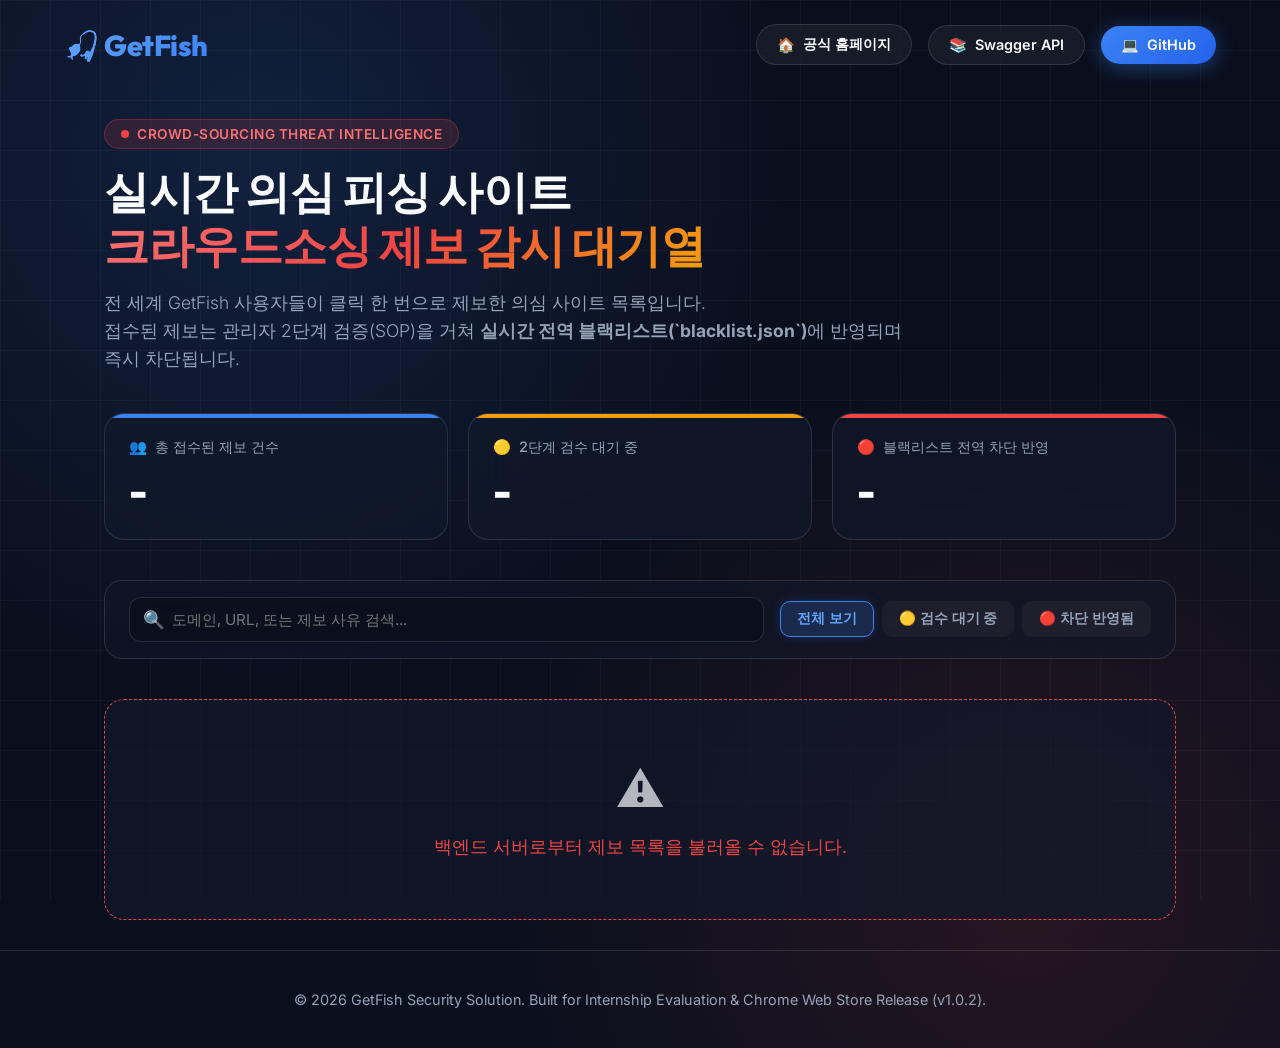
==== backend/static/reports.html @ d34488e0 "feat: upgrade to v1.0.2 and build Glassmorphism reports dashboard (/reports)" ====
<!DOCTYPE html>
<html lang="ko">

<head>
  <meta charset="UTF-8">
  <meta name="viewport" content="width=device-width, initial-scale=1.0">
  <title>GetFish | 실시간 의심 피싱 사이트 제보 대기열 (Threat Intelligence Queue)</title>
  <link rel="preconnect" href="https://fonts.googleapis.com">
  <link rel="preconnect" href="https://fonts.gstatic.com" crossorigin>
  <link
    href="https://fonts.googleapis.com/css2?family=Outfit:wght@400;600;700;800&family=Inter:wght@300;400;500;600;700&display=swap"
    rel="stylesheet">
  <style>
    :root {
      --bg-dark: #0A0F1D;
      --bg-card: rgba(18, 25, 43, 0.65);
      --border-color: rgba(255, 255, 255, 0.12);
      --primary: #3B82F6;
      --primary-glow: rgba(59, 130, 246, 0.4);
      --accent-red: #EF4444;
      --accent-red-glow: rgba(239, 68, 68, 0.4);
      --accent-yellow: #F59E0B;
      --accent-yellow-glow: rgba(245, 158, 11, 0.4);
      --accent-green: #10B981;
      --accent-green-glow: rgba(16, 185, 129, 0.4);
      --text-main: #F8FAFC;
      --text-muted: #94A3B8;
    }

    * {
      box-sizing: border-box;
      margin: 0;
      padding: 0;
    }

    body {
      background-color: var(--bg-dark);
      color: var(--text-main);
      font-family: 'Inter', sans-serif;
      min-height: 100vh;
      overflow-x: hidden;
      background-image:
        radial-gradient(circle at 20% 15%, rgba(59, 130, 246, 0.15) 0%, transparent 40%),
        radial-gradient(circle at 80% 85%, rgba(239, 68, 68, 0.12) 0%, transparent 40%),
        linear-gradient(to bottom, transparent, rgba(10, 15, 29, 0.9));
      display: flex;
      flex-direction: column;
    }

    .bg-grid {
      position: absolute;
      top: 0;
      left: 0;
      width: 100%;
      height: 100%;
      background-size: 50px 50px;
      background-image:
        linear-gradient(to right, rgba(255, 255, 255, 0.03) 1px, transparent 1px),
        linear-gradient(to bottom, rgba(255, 255, 255, 0.03) 1px, transparent 1px);
      z-index: -1;
    }

    header {
      display: flex;
      justify-content: space-between;
      align-items: center;
      padding: 24px 5%;
      max-width: 1300px;
      margin: 0 auto;
      width: 100%;
    }

    .logo {
      display: flex;
      align-items: center;
      gap: 12px;
      font-family: 'Outfit', sans-serif;
      font-size: 1.8rem;
      font-weight: 800;
      letter-spacing: -0.5px;
      text-decoration: none;
      color: var(--text-main);
    }

    .logo span {
      background: linear-gradient(135deg, #60A5FA, #3B82F6);
      -webkit-background-clip: text;
      -webkit-text-fill-color: transparent;
    }

    .nav-links {
      display: flex;
      gap: 16px;
      align-items: center;
    }

    .nav-btn {
      padding: 10px 20px;
      border-radius: 99px;
      font-weight: 600;
      font-size: 0.9rem;
      text-decoration: none;
      transition: all 0.3s ease;
      display: inline-flex;
      align-items: center;
      gap: 8px;
    }

    .btn-outline {
      border: 1px solid var(--border-color);
      color: var(--text-main);
      background: rgba(255, 255, 255, 0.05);
      backdrop-filter: blur(10px);
    }

    .btn-outline:hover {
      background: rgba(255, 255, 255, 0.1);
      border-color: rgba(255, 255, 255, 0.3);
      transform: translateY(-2px);
    }

    .btn-primary {
      background: linear-gradient(135deg, #3B82F6, #2563EB);
      color: white;
      box-shadow: 0 4px 20px var(--primary-glow);
    }

    .btn-primary:hover {
      transform: translateY(-2px);
      box-shadow: 0 6px 25px var(--primary-glow);
    }

    main {
      flex: 1;
      max-width: 1200px;
      margin: 30px auto;
      padding: 0 5%;
      width: 100%;
      display: flex;
      flex-direction: column;
      gap: 40px;
    }

    /* Hero Banner */
    .dashboard-hero {
      display: flex;
      flex-direction: column;
      gap: 16px;
      text-align: left;
    }

    .badge-tag {
      align-self: flex-start;
      padding: 6px 16px;
      border-radius: 99px;
      background: rgba(239, 68, 68, 0.15);
      border: 1px solid rgba(239, 68, 68, 0.3);
      color: #F87171;
      font-size: 0.85rem;
      font-weight: 600;
      letter-spacing: 0.5px;
      text-transform: uppercase;
      display: flex;
      align-items: center;
      gap: 8px;
    }

    h1 {
      font-family: 'Outfit', sans-serif;
      font-size: 2.8rem;
      font-weight: 800;
      line-height: 1.2;
      letter-spacing: -0.5px;
    }

    h1 .gradient-text {
      background: linear-gradient(135deg, #F87171 0%, #EF4444 50%, #F59E0B 100%);
      -webkit-background-clip: text;
      -webkit-text-fill-color: transparent;
    }

    .hero-desc {
      font-size: 1.1rem;
      color: var(--text-muted);
      line-height: 1.6;
      max-width: 800px;
      font-weight: 300;
    }

    /* Stats Cards */
    .stats-grid {
      display: grid;
      grid-template-columns: repeat(auto-fit, minmax(240px, 1fr));
      gap: 20px;
      width: 100%;
    }

    .stat-card {
      background: var(--bg-card);
      border: 1px solid var(--border-color);
      backdrop-filter: blur(20px);
      border-radius: 20px;
      padding: 24px;
      display: flex;
      flex-direction: column;
      gap: 8px;
      position: relative;
      overflow: hidden;
      transition: transform 0.3s ease;
    }

    .stat-card:hover {
      transform: translateY(-4px);
    }

    .stat-card::before {
      content: '';
      position: absolute;
      top: 0;
      left: 0;
      width: 100%;
      height: 4px;
    }

    .stat-card.blue::before { background: var(--primary); }
    .stat-card.yellow::before { background: var(--accent-yellow); }
    .stat-card.red::before { background: var(--accent-red); }

    .stat-title {
      font-size: 0.9rem;
      color: var(--text-muted);
      font-weight: 500;
      display: flex;
      align-items: center;
      gap: 8px;
    }

    .stat-number {
      font-family: 'Outfit', sans-serif;
      font-size: 2.5rem;
      font-weight: 800;
      color: var(--text-main);
    }

    /* Controls Bar: Search & Filter */
    .controls-bar {
      display: flex;
      justify-content: space-between;
      align-items: center;
      gap: 16px;
      flex-wrap: wrap;
      background: rgba(18, 25, 43, 0.45);
      border: 1px solid var(--border-color);
      border-radius: 18px;
      padding: 16px 24px;
      backdrop-filter: blur(16px);
    }

    .search-box {
      flex: 1;
      min-width: 260px;
      position: relative;
      display: flex;
      align-items: center;
    }

    .search-input {
      width: 100%;
      background: rgba(10, 15, 29, 0.8);
      border: 1px solid var(--border-color);
      border-radius: 12px;
      padding: 12px 16px 12px 42px;
      font-size: 0.95rem;
      color: white;
      font-family: 'Inter', sans-serif;
      transition: all 0.3s ease;
    }

    .search-input:focus {
      outline: none;
      border-color: var(--primary);
      box-shadow: 0 0 0 3px rgba(59, 130, 246, 0.2);
    }

    .search-icon {
      position: absolute;
      left: 14px;
      color: var(--text-muted);
      font-size: 1.1rem;
      pointer-events: none;
    }

    .filter-tabs {
      display: flex;
      gap: 8px;
      flex-wrap: wrap;
    }

    .tab-btn {
      padding: 8px 16px;
      border-radius: 10px;
      border: 1px solid transparent;
      background: rgba(255, 255, 255, 0.04);
      color: var(--text-muted);
      font-size: 0.85rem;
      font-weight: 600;
      cursor: pointer;
      transition: all 0.2s ease;
    }

    .tab-btn:hover {
      background: rgba(255, 255, 255, 0.08);
      color: var(--text-main);
    }

    .tab-btn.active {
      background: rgba(59, 130, 246, 0.2);
      border-color: var(--primary);
      color: #60A5FA;
      box-shadow: 0 0 12px rgba(59, 130, 246, 0.2);
    }

    /* Reports List Section */
    .reports-container {
      display: flex;
      flex-direction: column;
      gap: 16px;
    }

    .report-card {
      background: var(--bg-card);
      border: 1px solid var(--border-color);
      border-radius: 18px;
      padding: 24px;
      display: grid;
      grid-template-columns: 1fr auto;
      gap: 20px;
      align-items: center;
      transition: all 0.3s ease;
      animation: fadeIn 0.4s ease;
    }

    .report-card:hover {
      border-color: rgba(255, 255, 255, 0.25);
      transform: translateX(4px);
      box-shadow: 0 10px 30px rgba(0, 0, 0, 0.3);
    }

    .report-info {
      display: flex;
      flex-direction: column;
      gap: 10px;
    }

    .report-header-row {
      display: flex;
      align-items: center;
      gap: 12px;
      flex-wrap: wrap;
    }

    .domain-name {
      font-family: 'Outfit', sans-serif;
      font-size: 1.35rem;
      font-weight: 700;
      color: var(--text-main);
      letter-spacing: -0.3px;
    }

    .btn-copy {
      background: rgba(255, 255, 255, 0.08);
      border: 1px solid rgba(255, 255, 255, 0.15);
      color: var(--text-muted);
      font-size: 0.75rem;
      padding: 3px 10px;
      border-radius: 6px;
      cursor: pointer;
      transition: all 0.2s ease;
    }

    .btn-copy:hover {
      background: rgba(255, 255, 255, 0.15);
      color: white;
    }

    .report-url {
      font-size: 0.85rem;
      color: var(--text-muted);
      word-break: break-all;
      background: rgba(10, 15, 29, 0.5);
      padding: 6px 12px;
      border-radius: 8px;
      border: 1px solid rgba(255, 255, 255, 0.05);
      display: inline-block;
      max-width: fit-content;
    }

    .report-meta {
      display: flex;
      align-items: center;
      gap: 16px;
      font-size: 0.85rem;
      color: #64748B;
      flex-wrap: wrap;
    }

    .meta-item {
      display: flex;
      align-items: center;
      gap: 6px;
    }

    /* Status Badges */
    .status-badge {
      padding: 8px 16px;
      border-radius: 99px;
      font-size: 0.85rem;
      font-weight: 700;
      display: flex;
      align-items: center;
      gap: 8px;
      white-space: nowrap;
      height: fit-content;
    }

    .status-pending {
      background: rgba(245, 158, 11, 0.15);
      border: 1px solid rgba(245, 158, 11, 0.4);
      color: #FBBF24;
      box-shadow: 0 0 15px rgba(245, 158, 11, 0.15);
    }

    .status-blocked {
      background: rgba(239, 68, 68, 0.15);
      border: 1px solid rgba(239, 68, 68, 0.4);
      color: #F87171;
      box-shadow: 0 0 15px rgba(239, 68, 68, 0.15);
    }

    .pulse-dot {
      width: 8px;
      height: 8px;
      border-radius: 50%;
      display: inline-block;
    }

    .status-pending .pulse-dot { background: #FBBF24; animation: pulse 1.5s infinite; }
    .status-blocked .pulse-dot { background: #EF4444; }

    @keyframes pulse {
      0% { transform: scale(0.95); opacity: 0.8; }
      50% { transform: scale(1.3); opacity: 1; }
      100% { transform: scale(0.95); opacity: 0.8; }
    }

    /* Empty State */
    .empty-state {
      background: var(--bg-card);
      border: 1px dashed var(--border-color);
      border-radius: 20px;
      padding: 60px 20px;
      text-align: center;
      display: flex;
      flex-direction: column;
      align-items: center;
      gap: 16px;
    }

    .empty-icon {
      font-size: 3rem;
      opacity: 0.7;
    }

    .empty-text {
      font-size: 1.1rem;
      color: var(--text-muted);
    }

    @keyframes fadeIn {
      from { opacity: 0; transform: translateY(8px); }
      to { opacity: 1; transform: translateY(0); }
    }

    footer {
      text-align: center;
      padding: 40px 5%;
      color: var(--text-muted);
      font-size: 0.9rem;
      border-top: 1px solid var(--border-color);
      margin-top: auto;
    }

    @media (max-width: 768px) {
      h1 { font-size: 2.1rem; }
      .report-card { grid-template-columns: 1fr; }
      .status-badge { align-self: flex-start; }
    }
  </style>
</head>

<body>
  <div class="bg-grid"></div>

  <header>
    <a href="/" class="logo">
      <span>🎣 GetFish</span>
    </a>
    <div class="nav-links">
      <a href="/" class="nav-btn btn-outline">
        <span>🏠</span> 공식 홈페이지
      </a>
      <a href="/docs" class="nav-btn btn-outline" target="_blank">
        <span>📚</span> Swagger API
      </a>
      <a href="https://github.com/Euing-doBetter/GetFish" class="nav-btn btn-primary" target="_blank">
        <span>💻</span> GitHub
      </a>
    </div>
  </header>

  <main>
    <section class="dashboard-hero">
      <span class="badge-tag"><span class="pulse-dot" style="background:#EF4444;"></span> CROWD-SOURCING THREAT INTELLIGENCE</span>
      <h1>
        실시간 의심 피싱 사이트<br>
        <span class="gradient-text">크라우드소싱 제보 감시 대기열</span>
      </h1>
      <p class="hero-desc">
        전 세계 GetFish 사용자들이 클릭 한 번으로 제보한 의심 사이트 목록입니다. <br>
        접수된 제보는 관리자 2단계 검증(SOP)을 거쳐 <strong>실시간 전역 블랙리스트(`blacklist.json`)</strong>에 반영되며 즉시 차단됩니다.
      </p>
    </section>

    <section class="stats-grid">
      <div class="stat-card blue">
        <div class="stat-title"><span>👥</span> 총 접수된 제보 건수</div>
        <div class="stat-number" id="count-total">-</div>
      </div>
      <div class="stat-card yellow">
        <div class="stat-title"><span>🟡</span> 2단계 검수 대기 중</div>
        <div class="stat-number" id="count-pending">-</div>
      </div>
      <div class="stat-card red">
        <div class="stat-title"><span>🔴</span> 블랙리스트 전역 차단 반영</div>
        <div class="stat-number" id="count-blocked">-</div>
      </div>
    </section>

    <section class="controls-bar">
      <div class="search-box">
        <span class="search-icon">🔍</span>
        <input type="text" id="search-input" class="search-input" placeholder="도메인, URL, 또는 제보 사유 검색...">
      </div>
      <div class="filter-tabs">
        <button class="tab-btn active" data-filter="all">전체 보기</button>
        <button class="tab-btn" data-filter="pending_verification">🟡 검수 대기 중</button>
        <button class="tab-btn" data-filter="blocked">🔴 차단 반영됨</button>
      </div>
    </section>

    <section id="reports-list" class="reports-container">
      <div class="empty-state">
        <span class="empty-icon">⏳</span>
        <span class="empty-text">실시간 제보 데이터를 불러오는 중입니다...</span>
      </div>
    </section>
  </main>

  <footer>
    <p>© 2026 GetFish Security Solution. Built for Internship Evaluation & Chrome Web Store Release (v1.0.2).</p>
  </footer>

  <script>
    let allReports = [];
    let currentFilter = 'all';
    let currentSearch = '';

    // Fetch live reports and statistics
    async function loadReports() {
      try {
        const res = await fetch('/api/reports');
        if (res.ok) {
          allReports = await res.json();
          // Sort descending by timestamp (newest first)
          allReports.sort((a, b) => new Date(b.timestamp || 0) - new Date(a.timestamp || 0));
          updateCounters();
          renderReports();
        } else {
          showError('백엔드 서버로부터 제보 목록을 불러올 수 없습니다.');
        }
      } catch (e) {
        showError('서버 연결 실패. 네트워크 상태를 확인해주세요.');
      }
    }

    function updateCounters() {
      const total = allReports.length;
      const pending = allReports.filter(r => !r.status || r.status === 'pending_verification').length;
      const blocked = allReports.filter(r => r.status === 'blocked' || r.status === 'verified').length;

      document.getElementById('count-total').textContent = total + '건';
      document.getElementById('count-pending').textContent = pending + '건';
      document.getElementById('count-blocked').textContent = blocked + '건';
    }

    function renderReports() {
      const container = document.getElementById('reports-list');
      
      const filtered = allReports.filter(report => {
        const matchesFilter = 
          currentFilter === 'all' || 
          (currentFilter === 'pending_verification' && (!report.status || report.status === 'pending_verification')) ||
          (currentFilter === 'blocked' && (report.status === 'blocked' || report.status === 'verified'));

        const q = currentSearch.toLowerCase();
        const matchesSearch = !q || 
          (report.domain && report.domain.toLowerCase().includes(q)) ||
          (report.url && report.url.toLowerCase().includes(q)) ||
          (report.reason && report.reason.toLowerCase().includes(q));

        return matchesFilter && matchesSearch;
      });

      if (filtered.length === 0) {
        container.innerHTML = `
          <div class="empty-state">
            <span class="empty-icon">📂</span>
            <span class="empty-text">${allReports.length === 0 ? '현재 접수된 제보 대기열이 없습니다.' : '검색 조건에 일치하는 제보 내역이 없습니다.'}</span>
          </div>
        `;
        return;
      }

      container.innerHTML = filtered.map(report => {
        const isBlocked = report.status === 'blocked' || report.status === 'verified';
        const statusText = isBlocked ? '🔴 전역 차단 완료' : '🟡 2단계 검수 대기 중';
        const statusClass = isBlocked ? 'status-blocked' : 'status-pending';
        const formattedDate = formatDate(report.timestamp);

        return `
          <div class="report-card">
            <div class="report-info">
              <div class="report-header-row">
                <span class="domain-name">${escapeHtml(report.domain || '알 수 없는 도메인')}</span>
                <button class="btn-copy" onclick="copyText('${escapeHtml(report.domain || '')}')">복사</button>
              </div>
              <div class="report-url">🔗 ${escapeHtml(report.url || '')}</div>
              <div class="report-meta">
                <span class="meta-item">💬 <strong>사유:</strong> ${escapeHtml(report.reason || '사용자 의심 제보')}</span>
                <span>•</span>
                <span class="meta-item">⏰ <strong>접수일시:</strong> ${formattedDate}</span>
              </div>
            </div>
            <div class="status-badge ${statusClass}">
              <span class="pulse-dot"></span>
              <span>${statusText}</span>
            </div>
          </div>
        `;
      }).join('');
    }

    function formatDate(isoStr) {
      if (!isoStr) return '날짜 정보 없음';
      try {
        const date = new Date(isoStr);
        if (isNaN(date.getTime())) return isoStr;
        
        const now = new Date();
        const diffMin = Math.floor((now - date) / (1000 * 60));
        
        let relative = '';
        if (diffMin < 1) relative = '방금 전';
        else if (diffMin < 60) relative = `${diffMin}분 전`;
        else if (diffMin < 1440) relative = `${Math.floor(diffMin / 60)}시간 전`;
        else relative = `${Math.floor(diffMin / 1440)}일 전`;

        return `${date.getFullYear()}.${String(date.getMonth()+1).padStart(2,'0')}.${String(date.getDate()).padStart(2,'0')} ${String(date.getHours()).padStart(2,'0')}:${String(date.getMinutes()).padStart(2,'0')} (${relative})`;
      } catch (e) {
        return isoStr;
      }
    }

    function escapeHtml(str) {
      if (!str) return '';
      return str.replace(/&/g, "&amp;").replace(/</g, "&lt;").replace(/>/g, "&gt;").replace(/"/g, "&quot;").replace(/'/g, "&#039;");
    }

    function copyText(text) {
      if (!text) return;
      navigator.clipboard.writeText(text).then(() => {
        alert(`도메인 '${text}' 가 클립보드에 복사되었습니다!`);
      });
    }

    function showError(msg) {
      document.getElementById('reports-list').innerHTML = `
        <div class="empty-state" style="border-color: var(--accent-red);">
          <span class="empty-icon">⚠️</span>
          <span class="empty-text" style="color: var(--accent-red);">${msg}</span>
        </div>
      `;
    }

    // Event Listeners
    document.getElementById('search-input').addEventListener('input', (e) => {
      currentSearch = e.target.value.trim();
      renderReports();
    });

    document.querySelectorAll('.tab-btn').forEach(btn => {
      btn.addEventListener('click', (e) => {
        document.querySelectorAll('.tab-btn').forEach(b => b.classList.remove('active'));
        e.target.classList.add('active');
        currentFilter = e.target.getAttribute('data-filter');
        renderReports();
      });
    });

    loadReports();
    // Auto refresh every 30 seconds
    setInterval(loadReports, 30000);
  </script>
</body>

</html>
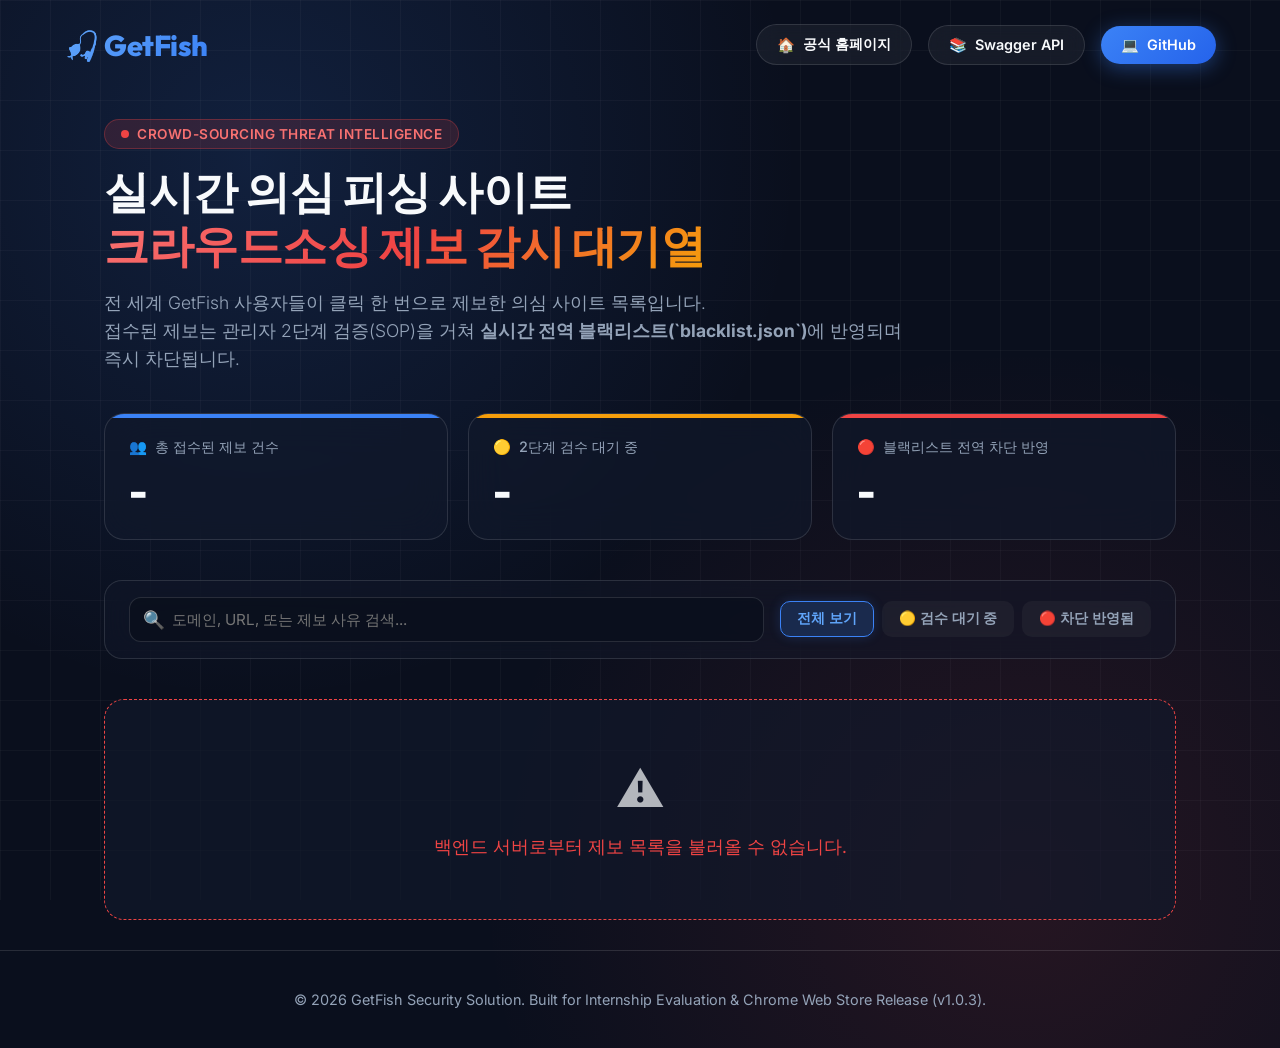
==== commit 8892d39b: "release: v1.0.3 with expanded government & PASS identity verification whitelist" ====
--- a/backend/static/reports.html
+++ b/backend/static/reports.html
@@ -567,7 +567,7 @@
   </main>
 
   <footer>
-    <p>© 2026 GetFish Security Solution. Built for Internship Evaluation & Chrome Web Store Release (v1.0.2).</p>
+    <p>© 2026 GetFish Security Solution. Built for Internship Evaluation & Chrome Web Store Release (v1.0.3).</p>
   </footer>
 
   <script>
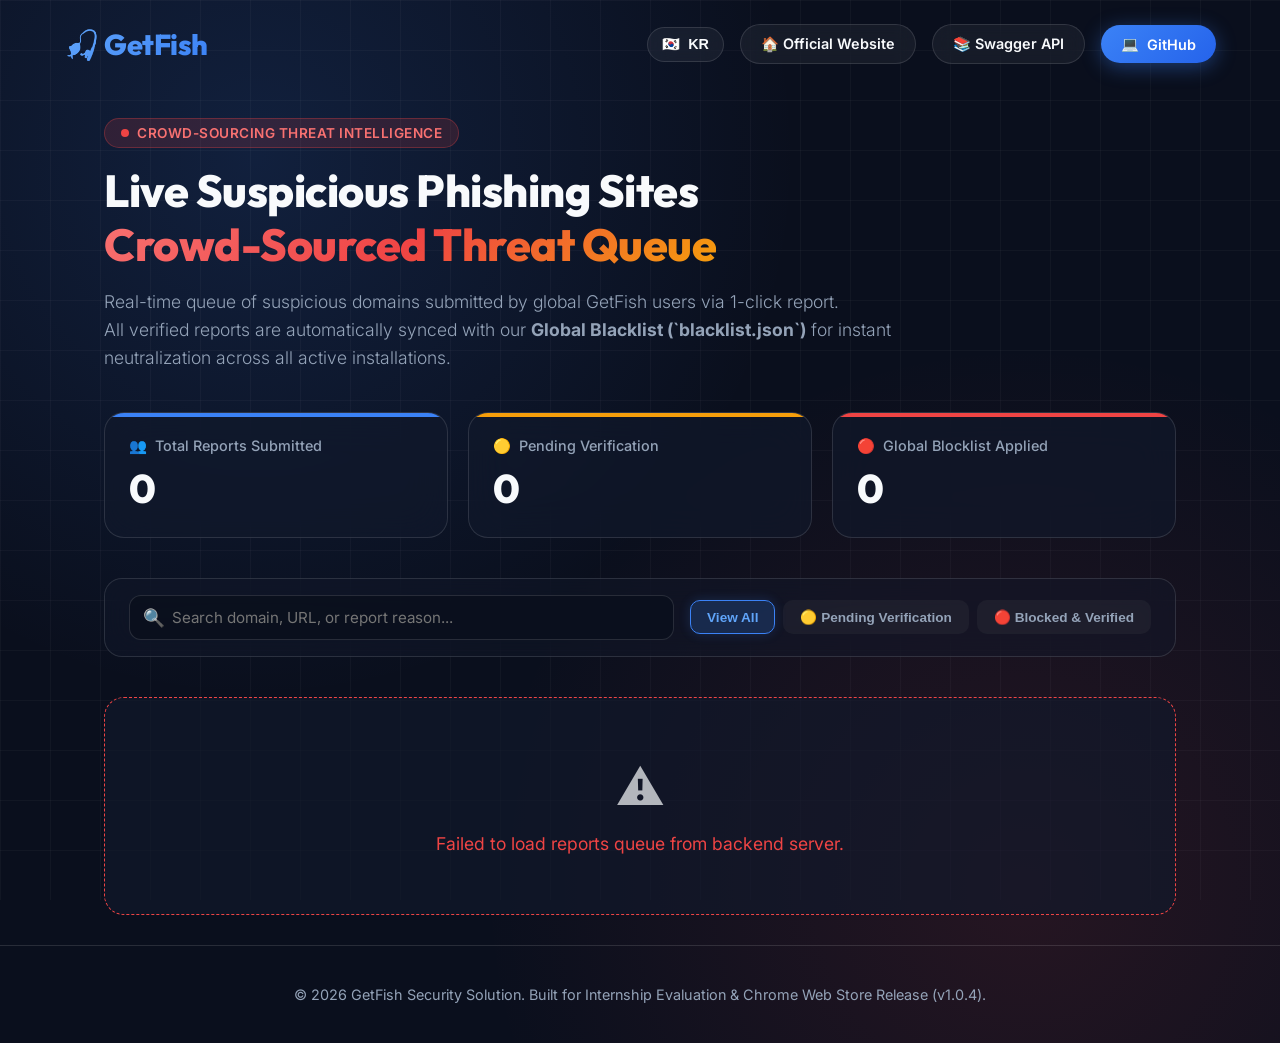
==== commit bae0ddd1: "feat: release GetFish v1.0.4 with global i18n support and US brand databases" ====
--- a/backend/static/reports.html
+++ b/backend/static/reports.html
@@ -506,10 +506,13 @@
       <span>🎣 GetFish</span>
     </a>
     <div class="nav-links">
-      <a href="/" class="nav-btn btn-outline">
+      <button id="lang-toggle" class="nav-btn btn-outline" style="cursor: pointer; padding: 8px 14px;">
+        <span id="lang-flag">🇺🇸</span> <span id="lang-text">EN</span>
+      </button>
+      <a href="/" class="nav-btn btn-outline" data-i18n="navHome">
         <span>🏠</span> 공식 홈페이지
       </a>
-      <a href="/docs" class="nav-btn btn-outline" target="_blank">
+      <a href="/docs" class="nav-btn btn-outline" target="_blank" data-i18n="navSwagger">
         <span>📚</span> Swagger API
       </a>
       <a href="https://github.com/Euing-doBetter/GetFish" class="nav-btn btn-primary" target="_blank">
@@ -520,12 +523,12 @@
 
   <main>
     <section class="dashboard-hero">
-      <span class="badge-tag"><span class="pulse-dot" style="background:#EF4444;"></span> CROWD-SOURCING THREAT INTELLIGENCE</span>
-      <h1>
+      <span class="badge-tag" data-i18n="heroBadge"><span class="pulse-dot" style="background:#EF4444;"></span> CROWD-SOURCING THREAT INTELLIGENCE</span>
+      <h1 data-i18n="heroTitle">
         실시간 의심 피싱 사이트<br>
         <span class="gradient-text">크라우드소싱 제보 감시 대기열</span>
       </h1>
-      <p class="hero-desc">
+      <p class="hero-desc" data-i18n="heroDesc">
         전 세계 GetFish 사용자들이 클릭 한 번으로 제보한 의심 사이트 목록입니다. <br>
         접수된 제보는 관리자 2단계 검증(SOP)을 거쳐 <strong>실시간 전역 블랙리스트(`blacklist.json`)</strong>에 반영되며 즉시 차단됩니다.
       </p>
@@ -533,15 +536,15 @@
 
     <section class="stats-grid">
       <div class="stat-card blue">
-        <div class="stat-title"><span>👥</span> 총 접수된 제보 건수</div>
+        <div class="stat-title" data-i18n="statTotalTitle"><span>👥</span> 총 접수된 제보 건수</div>
         <div class="stat-number" id="count-total">-</div>
       </div>
       <div class="stat-card yellow">
-        <div class="stat-title"><span>🟡</span> 2단계 검수 대기 중</div>
+        <div class="stat-title" data-i18n="statPendingTitle"><span>🟡</span> 2단계 검수 대기 중</div>
         <div class="stat-number" id="count-pending">-</div>
       </div>
       <div class="stat-card red">
-        <div class="stat-title"><span>🔴</span> 블랙리스트 전역 차단 반영</div>
+        <div class="stat-title" data-i18n="statBlockedTitle"><span>🔴</span> 블랙리스트 전역 차단 반영</div>
         <div class="stat-number" id="count-blocked">-</div>
       </div>
     </section>
@@ -549,31 +552,139 @@
     <section class="controls-bar">
       <div class="search-box">
         <span class="search-icon">🔍</span>
-        <input type="text" id="search-input" class="search-input" placeholder="도메인, URL, 또는 제보 사유 검색...">
+        <input type="text" id="search-input" class="search-input" placeholder="도메인, URL, 또는 제보 사유 검색..." data-i18n-placeholder="searchPlaceholder">
       </div>
       <div class="filter-tabs">
-        <button class="tab-btn active" data-filter="all">전체 보기</button>
-        <button class="tab-btn" data-filter="pending_verification">🟡 검수 대기 중</button>
-        <button class="tab-btn" data-filter="blocked">🔴 차단 반영됨</button>
+        <button class="tab-btn active" data-filter="all" data-i18n="tabAll">전체 보기</button>
+        <button class="tab-btn" data-filter="pending_verification" data-i18n="tabPending">🟡 검수 대기 중</button>
+        <button class="tab-btn" data-filter="blocked" data-i18n="tabBlocked">🔴 차단 반영됨</button>
       </div>
     </section>
 
     <section id="reports-list" class="reports-container">
       <div class="empty-state">
         <span class="empty-icon">⏳</span>
-        <span class="empty-text">실시간 제보 데이터를 불러오는 중입니다...</span>
+        <span class="empty-text" data-i18n="emptyLoading">실시간 제보 데이터를 불러오는 중입니다...</span>
       </div>
     </section>
   </main>
 
   <footer>
-    <p>© 2026 GetFish Security Solution. Built for Internship Evaluation & Chrome Web Store Release (v1.0.3).</p>
+    <p data-i18n="footerText">© 2026 GetFish Security Solution. Built for Internship Evaluation & Chrome Web Store Release (v1.0.4).</p>
   </footer>
 
   <script>
+    const reportsI18nDict = {
+      ko: {
+        pageTitle: "GetFish | 실시간 의심 피싱 사이트 제보 대기열 (Threat Intelligence Queue)",
+        navHome: "🏠 공식 홈페이지",
+        navSwagger: "📚 Swagger API",
+        heroBadge: `<span class="pulse-dot" style="background:#EF4444;"></span> CROWD-SOURCING THREAT INTELLIGENCE`,
+        heroTitle: `실시간 의심 피싱 사이트<br><span class="gradient-text">크라우드소싱 제보 감시 대기열</span>`,
+        heroDesc: `전 세계 GetFish 사용자들이 클릭 한 번으로 제보한 의심 사이트 목록입니다. <br>접수된 제보는 관리자 2단계 검증(SOP)을 거쳐 <strong>실시간 전역 블랙리스트(\`blacklist.json\`)</strong>에 반영되며 즉시 차단됩니다.`,
+        statTotalTitle: "<span>👥</span> 총 접수된 제보 건수",
+        statPendingTitle: "<span>🟡</span> 2단계 검수 대기 중",
+        statBlockedTitle: "<span>🔴</span> 블랙리스트 전역 차단 반영",
+        searchPlaceholder: "도메인, URL, 또는 제보 사유 검색...",
+        tabAll: "전체 보기",
+        tabPending: "🟡 검수 대기 중",
+        tabBlocked: "🔴 차단 반영됨",
+        emptyLoading: "실시간 제보 데이터를 불러오는 중입니다...",
+        footerText: "© 2026 GetFish Security Solution. Built for Internship Evaluation & Chrome Web Store Release (v1.0.4).",
+        toggleFlag: "🇺🇸",
+        toggleText: "EN",
+        unitCase: "건",
+        statusBlocked: "🔴 전역 차단 완료",
+        statusPending: "🟡 2단계 검수 대기 중",
+        copyBtn: "복사",
+        unknownDomain: "알 수 없는 도메인",
+        reasonPrefix: "💬 <strong>사유:</strong>",
+        timePrefix: "⏰ <strong>접수일시:</strong>",
+        defaultReason: "사용자 의심 제보",
+        emptyNoReports: "현재 접수된 제보 대기열이 없습니다.",
+        emptyNoSearch: "검색 조건에 일치하는 제보 내역이 없습니다.",
+        noDate: "날짜 정보 없음",
+        relJustNow: "방금 전",
+        relMinAgo: "$1분 전",
+        relHourAgo: "$1시간 전",
+        relDayAgo: "$1일 전",
+        clipboardAlert: "도메인 '$1' 가 클립보드에 복사되었습니다!",
+        errorLoad: "백엔드 서버로부터 제보 목록을 불러올 수 없습니다.",
+        errorNet: "서버 연결 실패. 네트워크 상태를 확인해주세요."
+      },
+      en: {
+        pageTitle: "GetFish | Live Threat Intelligence & Suspicious Site Reports Queue",
+        navHome: "🏠 Official Website",
+        navSwagger: "📚 Swagger API",
+        heroBadge: `<span class="pulse-dot" style="background:#EF4444;"></span> CROWD-SOURCING THREAT INTELLIGENCE`,
+        heroTitle: `Live Suspicious Phishing Sites<br><span class="gradient-text">Crowd-Sourced Threat Queue</span>`,
+        heroDesc: `Real-time queue of suspicious domains submitted by global GetFish users via 1-click report. <br>All verified reports are automatically synced with our <strong>Global Blacklist (\`blacklist.json\`)</strong> for instant neutralization across all active installations.`,
+        statTotalTitle: "<span>👥</span> Total Reports Submitted",
+        statPendingTitle: "<span>🟡</span> Pending Verification",
+        statBlockedTitle: "<span>🔴</span> Global Blocklist Applied",
+        searchPlaceholder: "Search domain, URL, or report reason...",
+        tabAll: "View All",
+        tabPending: "🟡 Pending Verification",
+        tabBlocked: "🔴 Blocked & Verified",
+        emptyLoading: "Loading live threat report data...",
+        footerText: "© 2026 GetFish Security Solution. Built for Internship Evaluation & Chrome Web Store Release (v1.0.4).",
+        toggleFlag: "🇰🇷",
+        toggleText: "KR",
+        unitCase: "",
+        statusBlocked: "🔴 Globally Blocked",
+        statusPending: "🟡 Pending Verification",
+        copyBtn: "Copy",
+        unknownDomain: "Unknown Domain",
+        reasonPrefix: "💬 <strong>Reason:</strong>",
+        timePrefix: "⏰ <strong>Reported:</strong>",
+        defaultReason: "User Suspicion Report",
+        emptyNoReports: "No threat reports currently in queue.",
+        emptyNoSearch: "No reports match your search filter.",
+        noDate: "No Date Info",
+        relJustNow: "Just now",
+        relMinAgo: "$1 min ago",
+        relHourAgo: "$1 hr ago",
+        relDayAgo: "$1 d ago",
+        clipboardAlert: "Domain '$1' copied to clipboard!",
+        errorLoad: "Failed to load reports queue from backend server.",
+        errorNet: "Server connection failed. Please check your network."
+      }
+    };
+
     let allReports = [];
     let currentFilter = 'all';
     let currentSearch = '';
+    let currentLang = localStorage.getItem('getfish_lang') || (navigator.language && navigator.language.startsWith('ko') ? 'ko' : 'en');
+
+    function applyLanguage(lang) {
+      currentLang = lang;
+      localStorage.setItem('getfish_lang', lang);
+      const dict = reportsI18nDict[lang] || reportsI18nDict.en;
+
+      document.title = dict.pageTitle;
+      document.getElementById('lang-flag').textContent = dict.toggleFlag;
+      document.getElementById('lang-text').textContent = dict.toggleText;
+
+      document.querySelectorAll('[data-i18n]').forEach(el => {
+        const key = el.getAttribute('data-i18n');
+        if (dict[key] !== undefined) el.innerHTML = dict[key];
+      });
+
+      document.querySelectorAll('[data-i18n-placeholder]').forEach(el => {
+        const key = el.getAttribute('data-i18n-placeholder');
+        if (dict[key] !== undefined) el.placeholder = dict[key];
+      });
+
+      updateCounters();
+      renderReports();
+    }
+
+    document.getElementById('lang-toggle').addEventListener('click', () => {
+      const newLang = currentLang === 'ko' ? 'en' : 'ko';
+      applyLanguage(newLang);
+    });
+
+    applyLanguage(currentLang);
 
     // Fetch live reports and statistics
     async function loadReports() {
@@ -581,15 +692,14 @@
         const res = await fetch('/api/reports');
         if (res.ok) {
           allReports = await res.json();
-          // Sort descending by timestamp (newest first)
           allReports.sort((a, b) => new Date(b.timestamp || 0) - new Date(a.timestamp || 0));
           updateCounters();
           renderReports();
         } else {
-          showError('백엔드 서버로부터 제보 목록을 불러올 수 없습니다.');
+          showError((reportsI18nDict[currentLang] || reportsI18nDict.en).errorLoad);
         }
       } catch (e) {
-        showError('서버 연결 실패. 네트워크 상태를 확인해주세요.');
+        showError((reportsI18nDict[currentLang] || reportsI18nDict.en).errorNet);
       }
     }
 
@@ -597,14 +707,16 @@
       const total = allReports.length;
       const pending = allReports.filter(r => !r.status || r.status === 'pending_verification').length;
       const blocked = allReports.filter(r => r.status === 'blocked' || r.status === 'verified').length;
-
-      document.getElementById('count-total').textContent = total + '건';
-      document.getElementById('count-pending').textContent = pending + '건';
-      document.getElementById('count-blocked').textContent = blocked + '건';
+      const dict = reportsI18nDict[currentLang] || reportsI18nDict.en;
+
+      document.getElementById('count-total').textContent = total + dict.unitCase;
+      document.getElementById('count-pending').textContent = pending + dict.unitCase;
+      document.getElementById('count-blocked').textContent = blocked + dict.unitCase;
     }
 
     function renderReports() {
       const container = document.getElementById('reports-list');
+      const dict = reportsI18nDict[currentLang] || reportsI18nDict.en;
       
       const filtered = allReports.filter(report => {
         const matchesFilter = 
@@ -625,7 +737,7 @@
         container.innerHTML = `
           <div class="empty-state">
             <span class="empty-icon">📂</span>
-            <span class="empty-text">${allReports.length === 0 ? '현재 접수된 제보 대기열이 없습니다.' : '검색 조건에 일치하는 제보 내역이 없습니다.'}</span>
+            <span class="empty-text">${allReports.length === 0 ? dict.emptyNoReports : dict.emptyNoSearch}</span>
           </div>
         `;
         return;
@@ -633,7 +745,7 @@
 
       container.innerHTML = filtered.map(report => {
         const isBlocked = report.status === 'blocked' || report.status === 'verified';
-        const statusText = isBlocked ? '🔴 전역 차단 완료' : '🟡 2단계 검수 대기 중';
+        const statusText = isBlocked ? dict.statusBlocked : dict.statusPending;
         const statusClass = isBlocked ? 'status-blocked' : 'status-pending';
         const formattedDate = formatDate(report.timestamp);
 
@@ -641,14 +753,14 @@
           <div class="report-card">
             <div class="report-info">
               <div class="report-header-row">
-                <span class="domain-name">${escapeHtml(report.domain || '알 수 없는 도메인')}</span>
-                <button class="btn-copy" onclick="copyText('${escapeHtml(report.domain || '')}')">복사</button>
+                <span class="domain-name">${escapeHtml(report.domain || dict.unknownDomain)}</span>
+                <button class="btn-copy" onclick="copyText('${escapeHtml(report.domain || '')}')">${dict.copyBtn}</button>
               </div>
               <div class="report-url">🔗 ${escapeHtml(report.url || '')}</div>
               <div class="report-meta">
-                <span class="meta-item">💬 <strong>사유:</strong> ${escapeHtml(report.reason || '사용자 의심 제보')}</span>
+                <span class="meta-item">${dict.reasonPrefix} ${escapeHtml(report.reason || dict.defaultReason)}</span>
                 <span>•</span>
-                <span class="meta-item">⏰ <strong>접수일시:</strong> ${formattedDate}</span>
+                <span class="meta-item">${dict.timePrefix} ${formattedDate}</span>
               </div>
             </div>
             <div class="status-badge ${statusClass}">
@@ -661,7 +773,8 @@
     }
 
     function formatDate(isoStr) {
-      if (!isoStr) return '날짜 정보 없음';
+      const dict = reportsI18nDict[currentLang] || reportsI18nDict.en;
+      if (!isoStr) return dict.noDate;
       try {
         const date = new Date(isoStr);
         if (isNaN(date.getTime())) return isoStr;
@@ -670,10 +783,10 @@
         const diffMin = Math.floor((now - date) / (1000 * 60));
         
         let relative = '';
-        if (diffMin < 1) relative = '방금 전';
-        else if (diffMin < 60) relative = `${diffMin}분 전`;
-        else if (diffMin < 1440) relative = `${Math.floor(diffMin / 60)}시간 전`;
-        else relative = `${Math.floor(diffMin / 1440)}일 전`;
+        if (diffMin < 1) relative = dict.relJustNow;
+        else if (diffMin < 60) relative = dict.relMinAgo.replace('$1', diffMin);
+        else if (diffMin < 1440) relative = dict.relHourAgo.replace('$1', Math.floor(diffMin / 60));
+        else relative = dict.relDayAgo.replace('$1', Math.floor(diffMin / 1440));
 
         return `${date.getFullYear()}.${String(date.getMonth()+1).padStart(2,'0')}.${String(date.getDate()).padStart(2,'0')} ${String(date.getHours()).padStart(2,'0')}:${String(date.getMinutes()).padStart(2,'0')} (${relative})`;
       } catch (e) {
@@ -688,8 +801,9 @@
 
     function copyText(text) {
       if (!text) return;
+      const dict = reportsI18nDict[currentLang] || reportsI18nDict.en;
       navigator.clipboard.writeText(text).then(() => {
-        alert(`도메인 '${text}' 가 클립보드에 복사되었습니다!`);
+        alert(dict.clipboardAlert.replace('$1', text));
       });
     }
 
@@ -718,7 +832,6 @@
     });
 
     loadReports();
-    // Auto refresh every 30 seconds
     setInterval(loadReports, 30000);
   </script>
 </body>
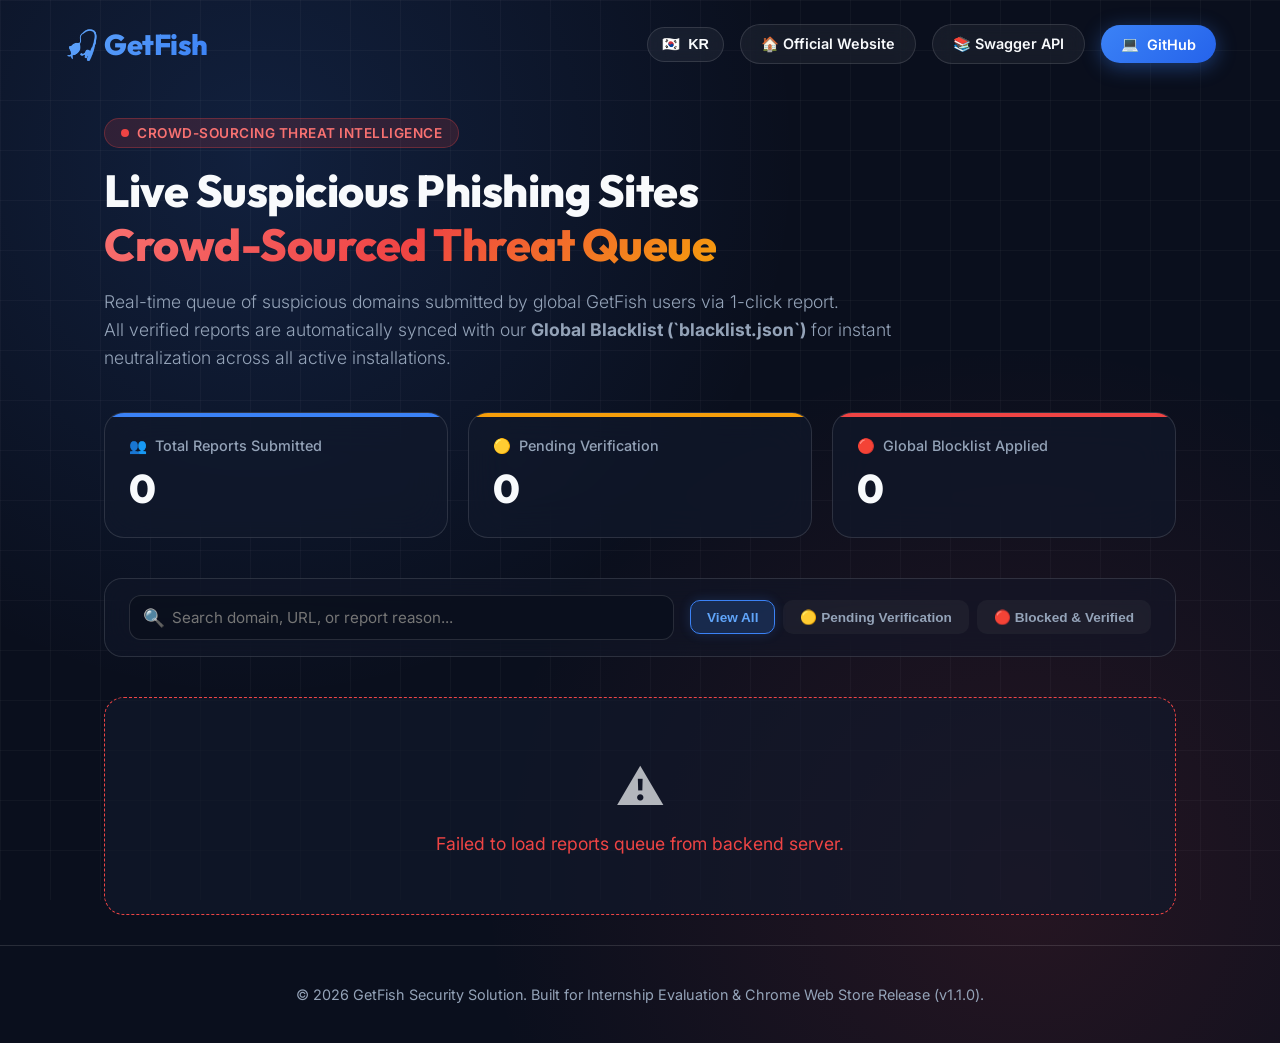
==== commit 01b4af6d: "Release v1.1.0: Expand payment/railway whitelist & improve subdomain check" ====
--- a/backend/static/reports.html
+++ b/backend/static/reports.html
@@ -222,9 +222,17 @@
       height: 4px;
     }
 
-    .stat-card.blue::before { background: var(--primary); }
-    .stat-card.yellow::before { background: var(--accent-yellow); }
-    .stat-card.red::before { background: var(--accent-red); }
+    .stat-card.blue::before {
+      background: var(--primary);
+    }
+
+    .stat-card.yellow::before {
+      background: var(--accent-yellow);
+    }
+
+    .stat-card.red::before {
+      background: var(--accent-red);
+    }
 
     .stat-title {
       font-size: 0.9rem;
@@ -444,13 +452,30 @@
       display: inline-block;
     }
 
-    .status-pending .pulse-dot { background: #FBBF24; animation: pulse 1.5s infinite; }
-    .status-blocked .pulse-dot { background: #EF4444; }
+    .status-pending .pulse-dot {
+      background: #FBBF24;
+      animation: pulse 1.5s infinite;
+    }
+
+    .status-blocked .pulse-dot {
+      background: #EF4444;
+    }
 
     @keyframes pulse {
-      0% { transform: scale(0.95); opacity: 0.8; }
-      50% { transform: scale(1.3); opacity: 1; }
-      100% { transform: scale(0.95); opacity: 0.8; }
+      0% {
+        transform: scale(0.95);
+        opacity: 0.8;
+      }
+
+      50% {
+        transform: scale(1.3);
+        opacity: 1;
+      }
+
+      100% {
+        transform: scale(0.95);
+        opacity: 0.8;
+      }
     }
 
     /* Empty State */
@@ -477,8 +502,15 @@
     }
 
     @keyframes fadeIn {
-      from { opacity: 0; transform: translateY(8px); }
-      to { opacity: 1; transform: translateY(0); }
+      from {
+        opacity: 0;
+        transform: translateY(8px);
+      }
+
+      to {
+        opacity: 1;
+        transform: translateY(0);
+      }
     }
 
     footer {
@@ -491,9 +523,17 @@
     }
 
     @media (max-width: 768px) {
-      h1 { font-size: 2.1rem; }
-      .report-card { grid-template-columns: 1fr; }
-      .status-badge { align-self: flex-start; }
+      h1 {
+        font-size: 2.1rem;
+      }
+
+      .report-card {
+        grid-template-columns: 1fr;
+      }
+
+      .status-badge {
+        align-self: flex-start;
+      }
     }
   </style>
 </head>
@@ -523,7 +563,8 @@
 
   <main>
     <section class="dashboard-hero">
-      <span class="badge-tag" data-i18n="heroBadge"><span class="pulse-dot" style="background:#EF4444;"></span> CROWD-SOURCING THREAT INTELLIGENCE</span>
+      <span class="badge-tag" data-i18n="heroBadge"><span class="pulse-dot" style="background:#EF4444;"></span>
+        CROWD-SOURCING THREAT INTELLIGENCE</span>
       <h1 data-i18n="heroTitle">
         실시간 의심 피싱 사이트<br>
         <span class="gradient-text">크라우드소싱 제보 감시 대기열</span>
@@ -552,7 +593,8 @@
     <section class="controls-bar">
       <div class="search-box">
         <span class="search-icon">🔍</span>
-        <input type="text" id="search-input" class="search-input" placeholder="도메인, URL, 또는 제보 사유 검색..." data-i18n-placeholder="searchPlaceholder">
+        <input type="text" id="search-input" class="search-input" placeholder="도메인, URL, 또는 제보 사유 검색..."
+          data-i18n-placeholder="searchPlaceholder">
       </div>
       <div class="filter-tabs">
         <button class="tab-btn active" data-filter="all" data-i18n="tabAll">전체 보기</button>
@@ -570,7 +612,8 @@
   </main>
 
   <footer>
-    <p data-i18n="footerText">© 2026 GetFish Security Solution. Built for Internship Evaluation & Chrome Web Store Release (v1.0.4).</p>
+    <p data-i18n="footerText">© 2026 GetFish Security Solution. Built for Internship Evaluation & Chrome Web Store
+      Release (v1.1.0).</p>
   </footer>
 
   <script>
@@ -590,7 +633,7 @@
         tabPending: "🟡 검수 대기 중",
         tabBlocked: "🔴 차단 반영됨",
         emptyLoading: "실시간 제보 데이터를 불러오는 중입니다...",
-        footerText: "© 2026 GetFish Security Solution. Built for Internship Evaluation & Chrome Web Store Release (v1.0.4).",
+        footerText: "© 2026 GetFish Security Solution. Built for Internship Evaluation & Chrome Web Store Release (v1.1.0).",
         toggleFlag: "🇺🇸",
         toggleText: "EN",
         unitCase: "건",
@@ -627,7 +670,7 @@
         tabPending: "🟡 Pending Verification",
         tabBlocked: "🔴 Blocked & Verified",
         emptyLoading: "Loading live threat report data...",
-        footerText: "© 2026 GetFish Security Solution. Built for Internship Evaluation & Chrome Web Store Release (v1.0.4).",
+        footerText: "© 2026 GetFish Security Solution. Built for Internship Evaluation & Chrome Web Store Release (v1.1.0).",
         toggleFlag: "🇰🇷",
         toggleText: "KR",
         unitCase: "",
@@ -717,15 +760,15 @@
     function renderReports() {
       const container = document.getElementById('reports-list');
       const dict = reportsI18nDict[currentLang] || reportsI18nDict.en;
-      
+
       const filtered = allReports.filter(report => {
-        const matchesFilter = 
-          currentFilter === 'all' || 
+        const matchesFilter =
+          currentFilter === 'all' ||
           (currentFilter === 'pending_verification' && (!report.status || report.status === 'pending_verification')) ||
           (currentFilter === 'blocked' && (report.status === 'blocked' || report.status === 'verified'));
 
         const q = currentSearch.toLowerCase();
-        const matchesSearch = !q || 
+        const matchesSearch = !q ||
           (report.domain && report.domain.toLowerCase().includes(q)) ||
           (report.url && report.url.toLowerCase().includes(q)) ||
           (report.reason && report.reason.toLowerCase().includes(q));
@@ -778,17 +821,17 @@
       try {
         const date = new Date(isoStr);
         if (isNaN(date.getTime())) return isoStr;
-        
+
         const now = new Date();
         const diffMin = Math.floor((now - date) / (1000 * 60));
-        
+
         let relative = '';
         if (diffMin < 1) relative = dict.relJustNow;
         else if (diffMin < 60) relative = dict.relMinAgo.replace('$1', diffMin);
         else if (diffMin < 1440) relative = dict.relHourAgo.replace('$1', Math.floor(diffMin / 60));
         else relative = dict.relDayAgo.replace('$1', Math.floor(diffMin / 1440));
 
-        return `${date.getFullYear()}.${String(date.getMonth()+1).padStart(2,'0')}.${String(date.getDate()).padStart(2,'0')} ${String(date.getHours()).padStart(2,'0')}:${String(date.getMinutes()).padStart(2,'0')} (${relative})`;
+        return `${date.getFullYear()}.${String(date.getMonth() + 1).padStart(2, '0')}.${String(date.getDate()).padStart(2, '0')} ${String(date.getHours()).padStart(2, '0')}:${String(date.getMinutes()).padStart(2, '0')} (${relative})`;
       } catch (e) {
         return isoStr;
       }
@@ -836,4 +879,4 @@
   </script>
 </body>
 
-</html>
+</html>
